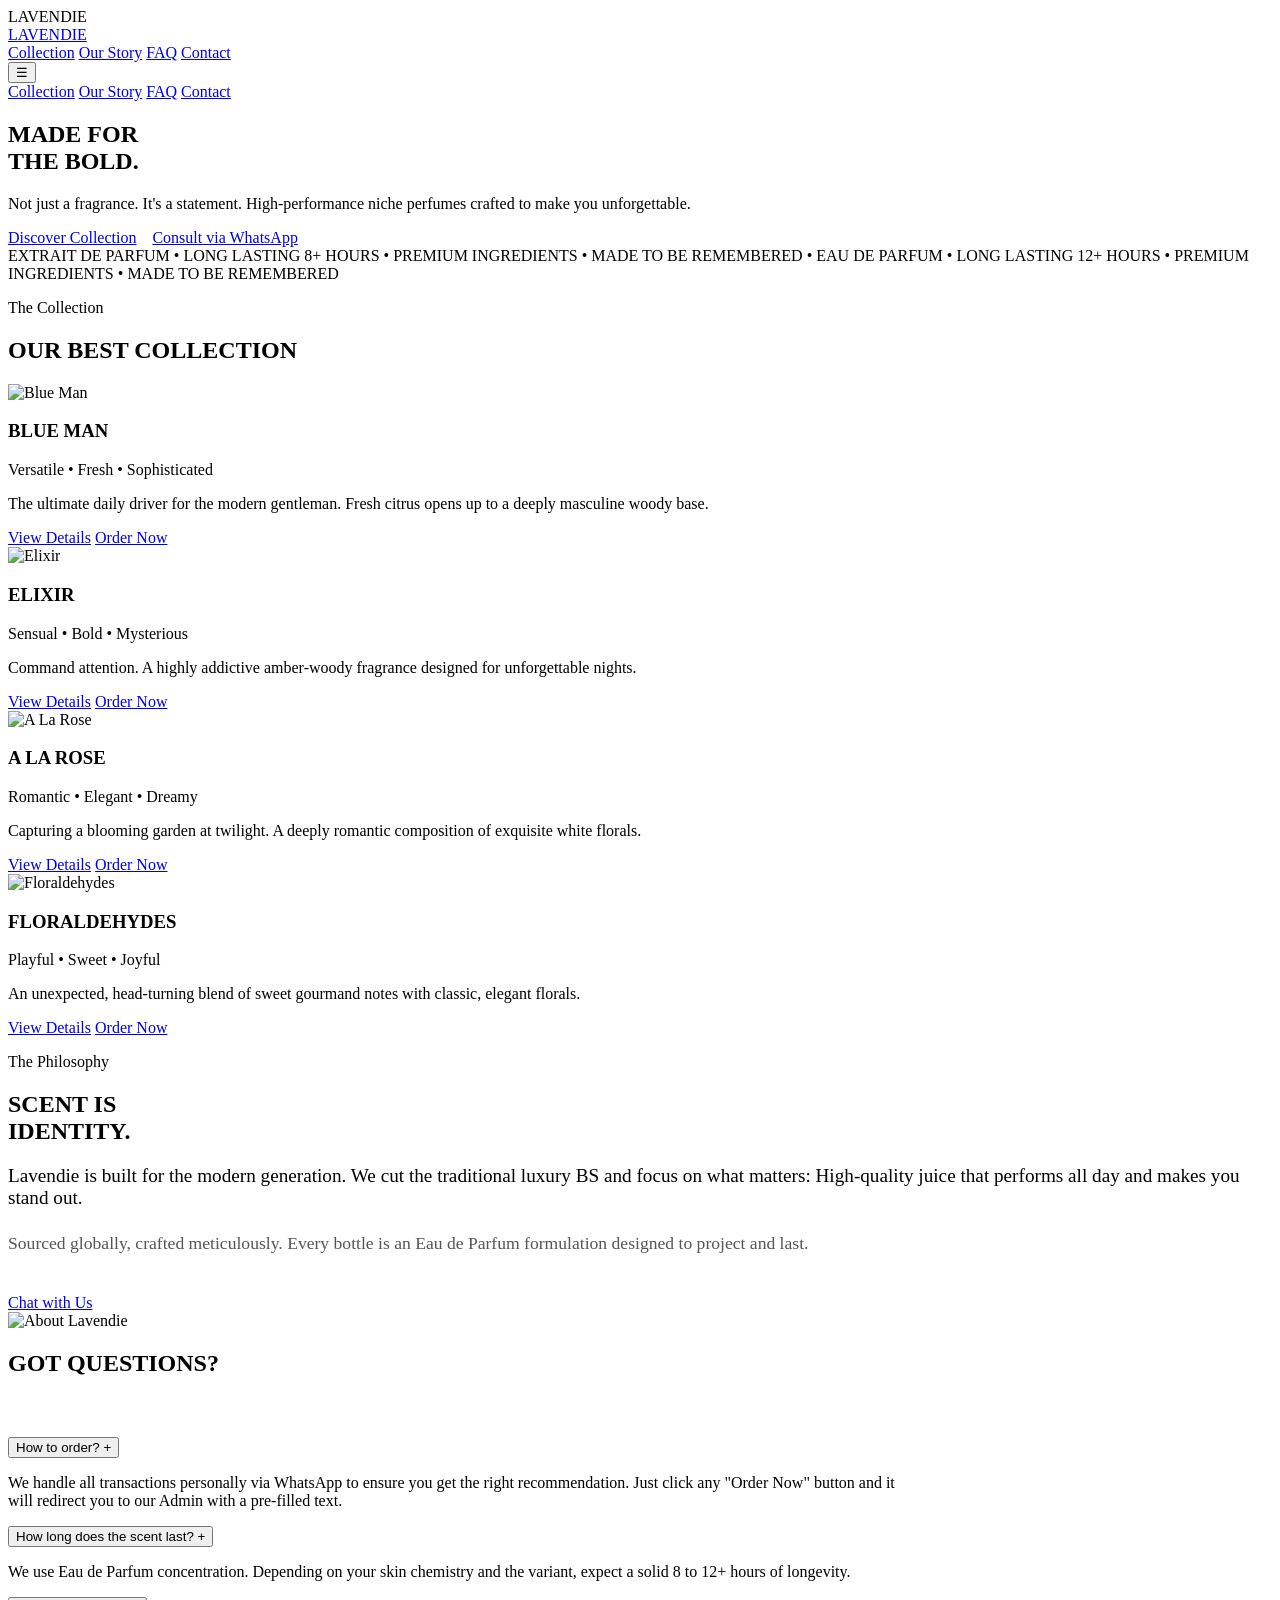
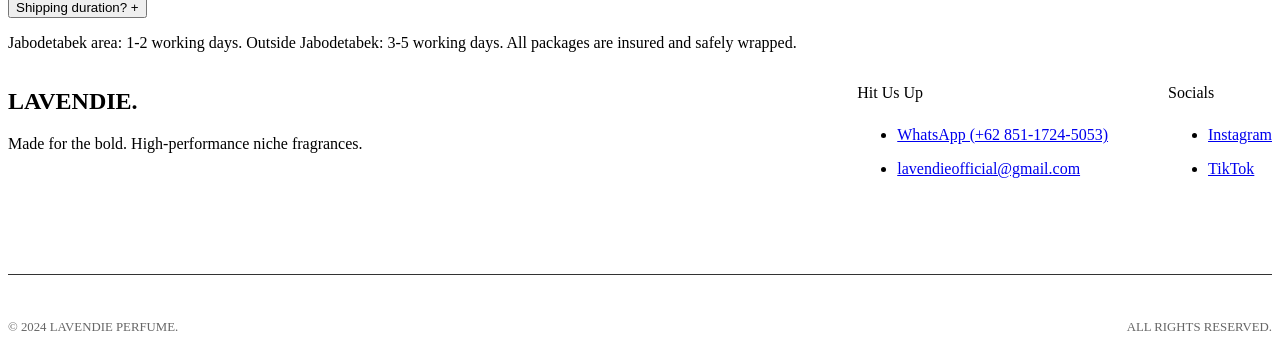
==== index.html @ 8f805f4f "Add files via upload" ====
<!doctype html>
<html lang="en">
  <head>
    <meta charset="UTF-8" />
    <meta name="viewport" content="width=device-width, initial-scale=1.0" />
    <title>LAVENDIE | Make Your Mark</title>
    <link rel="stylesheet" href="css/style.css" />
  </head>
  <body>
    <!-- PRELOADER -->
    <div class="preloader">
      <div class="preloader-logo">LAVENDIE</div>
    </div>

    <!-- NAVBAR -->
    <header>
      <div class="container nav-container">
        <a href="#home" class="logo">LAVENDIE</a>
        <nav class="nav-links">
          <a href="#collection">Collection</a>
          <a href="#about">Our Story</a>
          <a href="#faq">FAQ</a>
          <a href="#contact">Contact</a>
        </nav>
        <button class="hamburger">☰</button>
      </div>
    </header>

    <!-- MOBILE MENU -->
    <div class="mobile-menu">
      <a href="#collection">Collection</a>
      <a href="#about">Our Story</a>
      <a href="#faq">FAQ</a>
      <a href="#contact">Contact</a>
    </div>

    <!-- HERO SECTION -->
    <section id="home" class="hero">
      <div class="hero-bg"></div>
      <div class="container hero-content reveal">
        <h1 class="hero-title">MADE FOR<br />THE BOLD.</h1>
        <p class="hero-subtitle">
          Not just a fragrance. It's a statement. High-performance niche
          perfumes crafted to make you unforgettable.
        </p>
        <div style="display: flex; gap: 16px; flex-wrap: wrap">
          <a href="#collection" class="btn btn-solid">Discover Collection</a>
          <a
            href="https://wa.me/6285117245053?text=Halo%20Admin%20Lavendie%2C%20saya%20ingin%20berkonsultasi%20mengenai%20rekomendasi%20parfum%20terbaik%20dari%20Lavendie."
            target="_blank"
            class="btn btn-outline"
            >Consult via WhatsApp</a
          >
        </div>
      </div>
    </section>

    <!-- MARQUEE -->
    <div class="marquee-wrapper">
      <div class="marquee">
        <span>EXTRAIT DE PARFUM</span>
        <span>•</span>
        <span>LONG LASTING 8+ HOURS</span>
        <span>•</span>
        <span>PREMIUM INGREDIENTS</span>
        <span>•</span>
        <span>MADE TO BE REMEMBERED</span>
        <span>•</span>
        <span>EAU DE PARFUM</span>
        <span>•</span>
        <span>LONG LASTING 12+ HOURS</span>
        <span>•</span>
        <span>PREMIUM INGREDIENTS</span>
        <span>•</span>
        <span>MADE TO BE REMEMBERED</span>
      </div>
    </div>

    <!-- THE COLLECTION -->
    <section id="collection" class="section">
      <div class="container">
        <div class="reveal">
          <p class="uppercase-tracking text-rosegold mb-24">The Collection</p>
          <h2 class="section-title">OUR BEST COLLECTION</h2>
        </div>

        <div class="collection-grid">
          <!-- Blue Man -->
          <div class="product-card reveal">
            <img
              src="/img/blueman/blueman-img1.jpeg"
              alt="Blue Man"
              class="product-img"
            />
            <div class="product-info">
              <h3 class="product-title font-heading">BLUE MAN</h3>
              <p class="uppercase-tracking text-muted">
                Versatile • Fresh • Sophisticated
              </p>
              <p style="margin-top: 16px">
                The ultimate daily driver for the modern gentleman. Fresh citrus
                opens up to a deeply masculine woody base.
              </p>
              <div class="product-actions">
                <a href="blue-man.html" class="btn-card">View Details</a>
                <a
                  href="https://wa.me/6285117245053?text=Halo%20Admin%20Lavendie%2C%20saya%20tertarik%20dan%20ingin%20memesan%20parfum%20BLUE%20MAN.%20Apakah%20stoknya%20masih%20tersedia%3F"
                  target="_blank"
                  class="btn-card wa"
                  >Order Now</a
                >
              </div>
            </div>
          </div>

          <!-- Elixir -->
          <div class="product-card reveal" style="transition-delay: 0.1s">
            <img
              src="/img/elixir/elixir-img1.jpeg"
              alt="Elixir"
              class="product-img"
            />
            <div class="product-info">
              <h3 class="product-title font-heading">ELIXIR</h3>
              <p class="uppercase-tracking text-muted">
                Sensual • Bold • Mysterious
              </p>
              <p style="margin-top: 16px">
                Command attention. A highly addictive amber-woody fragrance
                designed for unforgettable nights.
              </p>
              <div class="product-actions">
                <a href="elixir.html" class="btn-card">View Details</a>
                <a
                  href="https://wa.me/6285117245053?text=Halo%20Admin%20Lavendie%2C%20saya%20tertarik%20dan%20ingin%20memesan%20parfum%20ELIXIR.%20Apakah%20stoknya%20masih%20tersedia%3F"
                  target="_blank"
                  class="btn-card wa"
                  >Order Now</a
                >
              </div>
            </div>
          </div>

          <!-- A La Rose -->
          <div class="product-card reveal">
            <img
              src="/img/alarose/alarose-img1.jpeg"
              alt="A La Rose"
              class="product-img"
            />
            <div class="product-info">
              <h3 class="product-title font-heading">A LA ROSE</h3>
              <p class="uppercase-tracking text-muted">
                Romantic • Elegant • Dreamy
              </p>
              <p style="margin-top: 16px">
                Capturing a blooming garden at twilight. A deeply romantic
                composition of exquisite white florals.
              </p>
              <div class="product-actions">
                <a href="a-la-rose.html" class="btn-card">View Details</a>
                <a
                  href="https://wa.me/6285117245053?text=Halo%20Admin%20Lavendie%2C%20saya%20tertarik%20dan%20ingin%20memesan%20parfum%20A%20LA%20ROSE.%20Apakah%20stoknya%20masih%20tersedia%3F"
                  target="_blank"
                  class="btn-card wa"
                  >Order Now</a
                >
              </div>
            </div>
          </div>

          <!-- Floraldehydes -->
          <div class="product-card reveal" style="transition-delay: 0.1s">
            <img
              src="/img/floraldehydes/floraldehydes-img1.jpeg"
              alt="Floraldehydes"
              class="product-img"
            />
            <div class="product-info">
              <h3 class="product-title font-heading">FLORALDEHYDES</h3>
              <p class="uppercase-tracking text-muted">
                Playful • Sweet • Joyful
              </p>
              <p style="margin-top: 16px">
                An unexpected, head-turning blend of sweet gourmand notes with
                classic, elegant florals.
              </p>
              <div class="product-actions">
                <a href="floraldehydes.html" class="btn-card">View Details</a>
                <a
                  href="https://wa.me/6285117245053?text=Halo%20Admin%20Lavendie%2C%20saya%20tertarik%20dan%20ingin%20memesan%20parfum%20FLORALDEHYDES.%20Apakah%20stoknya%20masih%20tersedia%3F"
                  target="_blank"
                  class="btn-card wa"
                  >Order Now</a
                >
              </div>
            </div>
          </div>
        </div>
      </div>
    </section>

    <!-- ABOUT SECTION -->
    <section id="about" class="section about-section">
      <div class="container about-grid">
        <div class="reveal">
          <p class="uppercase-tracking text-rosegold mb-24">The Philosophy</p>
          <h2 class="section-title text-dark">SCENT IS<br />IDENTITY.</h2>
          <p style="font-size: 1.2rem; margin-bottom: 24px; font-weight: 500">
            Lavendie is built for the modern generation. We cut the traditional
            luxury BS and focus on what matters: High-quality juice that
            performs all day and makes you stand out.
          </p>
          <p style="font-size: 1.1rem; color: #555; margin-bottom: 40px">
            Sourced globally, crafted meticulously. Every bottle is an Eau de
            Parfum formulation designed to project and last.
          </p>
          <a
            href="https://wa.me/6285117245053?text=Halo%20Admin%20Lavendie%2C%20saya%20ingin%20berkonsultasi%20mengenai%20rekomendasi%20parfum%20terbaik%20dari%20Lavendie."
            target="_blank"
            class="btn btn-dark"
            >Chat with Us</a
          >
        </div>
        <div class="reveal" style="transition-delay: 0.2s">
          <img
            src="/img/about-img.jpeg"
            alt="About Lavendie"
            class="about-img"
          />
        </div>
      </div>
    </section>

    <!-- FAQ SECTION -->
    <section id="faq" class="section" style="background: var(--bg-light)">
      <div class="container" style="max-width: 900px">
        <div class="reveal text-center" style="margin-bottom: 60px">
          <h2 class="section-title">GOT QUESTIONS?</h2>
        </div>

        <div class="faq-item reveal">
          <button class="faq-question">
            How to order?
            <span>+</span>
          </button>
          <div class="faq-answer">
            <p class="text-muted">
              We handle all transactions personally via WhatsApp to ensure you
              get the right recommendation. Just click any "Order Now" button
              and it will redirect you to our Admin with a pre-filled text.
            </p>
          </div>
        </div>

        <div class="faq-item reveal">
          <button class="faq-question">
            How long does the scent last?
            <span>+</span>
          </button>
          <div class="faq-answer">
            <p class="text-muted">
              We use Eau de Parfum concentration. Depending on your skin
              chemistry and the variant, expect a solid 8 to 12+ hours of
              longevity.
            </p>
          </div>
        </div>

        <div class="faq-item reveal">
          <button class="faq-question">
            Shipping duration?
            <span>+</span>
          </button>
          <div class="faq-answer">
            <p class="text-muted">
              Jabodetabek area: 1-2 working days. Outside Jabodetabek: 3-5
              working days. All packages are insured and safely wrapped.
            </p>
          </div>
        </div>
      </div>
    </section>

    <!-- FOOTER / CONTACT -->
    <footer id="contact">
      <div class="container">
        <div
          style="
            display: flex;
            flex-wrap: wrap;
            justify-content: space-between;
            gap: 40px;
            margin-bottom: 80px;
          "
        >
          <div style="max-width: 400px">
            <h2 class="footer-title">LAVENDIE.</h2>
            <p class="text-muted">
              Made for the bold. High-performance niche fragrances.
            </p>
          </div>

          <div style="display: flex; gap: 60px">
            <div>
              <p
                class="uppercase-tracking text-rosegold"
                style="margin-bottom: 24px"
              >
                Hit Us Up
              </p>
              <ul style="display: flex; flex-direction: column; gap: 16px">
                <li>
                  <a
                    href="https://wa.me/6285117245053"
                    target="_blank"
                    class="text-muted hover:text-main"
                    >WhatsApp (+62 851-1724-5053)</a
                  >
                </li>
                <li>
                  <a
                    href="mailto:lavendieofficial@gmail.com"
                    class="text-muted hover:text-main"
                    >lavendieofficial@gmail.com</a
                  >
                </li>
              </ul>
            </div>
            <div>
              <p
                class="uppercase-tracking text-rosegold"
                style="margin-bottom: 24px"
              >
                Socials
              </p>
              <ul style="display: flex; flex-direction: column; gap: 16px">
                <li>
                  <a
                    href="https://www.instagram.com/scentbylavendie?igsh=MWxjamVxYXF4NDgyNA=="
                    class="text-muted hover:text-main"
                    >Instagram</a
                  >
                </li>
                <li>
                  <a
                    href="https://www.tiktok.com/@scentbylavendie?_r=1&_t=ZS-96ki1cU1qj7"
                    class="text-muted hover:text-main"
                    >TikTok</a
                  >
                </li>
              </ul>
            </div>
          </div>
        </div>

        <div
          style="
            border-top: 1px solid #333;
            padding-top: 32px;
            display: flex;
            justify-content: space-between;
            font-size: 0.8rem;
            color: #666;
          "
        >
          <p>&copy; <span id="current-year">2024</span> LAVENDIE PERFUME.</p>
          <p>ALL RIGHTS RESERVED.</p>
        </div>
      </div>
    </footer>

    <!-- WHATSAPP FLOATING BTN -->
    <a
      href="https://wa.me/6285117245053?text=Halo%20Admin%20Lavendie%2C%20saya%20butuh%20rekomendasi%20parfum%20yang%20cocok%20untuk%20saya.%20Bisa%20bantu%20konsultasi%3F"
      class="wa-float"
      target="_blank"
      style="
        position: fixed;
        bottom: 30px;
        right: 30px;
        background: var(--whatsapp);
        color: white;
        width: 60px;
        height: 60px;
        border-radius: 50%;
        display: flex;
        justify-content: center;
        align-items: center;
        z-index: 100;
      "
    >
      <svg
        xmlns="http://www.w3.org/2000/svg"
        width="28"
        height="28"
        viewBox="0 0 24 24"
        fill="none"
        stroke="currentColor"
        stroke-width="2"
        stroke-linecap="round"
        stroke-linejoin="round"
      >
        <path
          d="M22 16.92v3a2 2 0 0 1-2.18 2 19.79 19.79 0 0 1-8.63-3.07 19.5 19.5 0 0 1-6-6 19.79 19.79 0 0 1-3.07-8.67A2 2 0 0 1 4.11 2h3a2 2 0 0 1 2 1.72 12.84 12.84 0 0 0 .7 2.81 2 2 0 0 1-.45 2.11L8.09 9.91a16 16 0 0 0 6 6l1.27-1.27a2 2 0 0 1 2.11-.45 12.84 12.84 0 0 0 2.81.7A2 2 0 0 1 22 16.92z"
        ></path>
      </svg>
    </a>

    <script src="js/script.js"></script>
  </body>
</html>
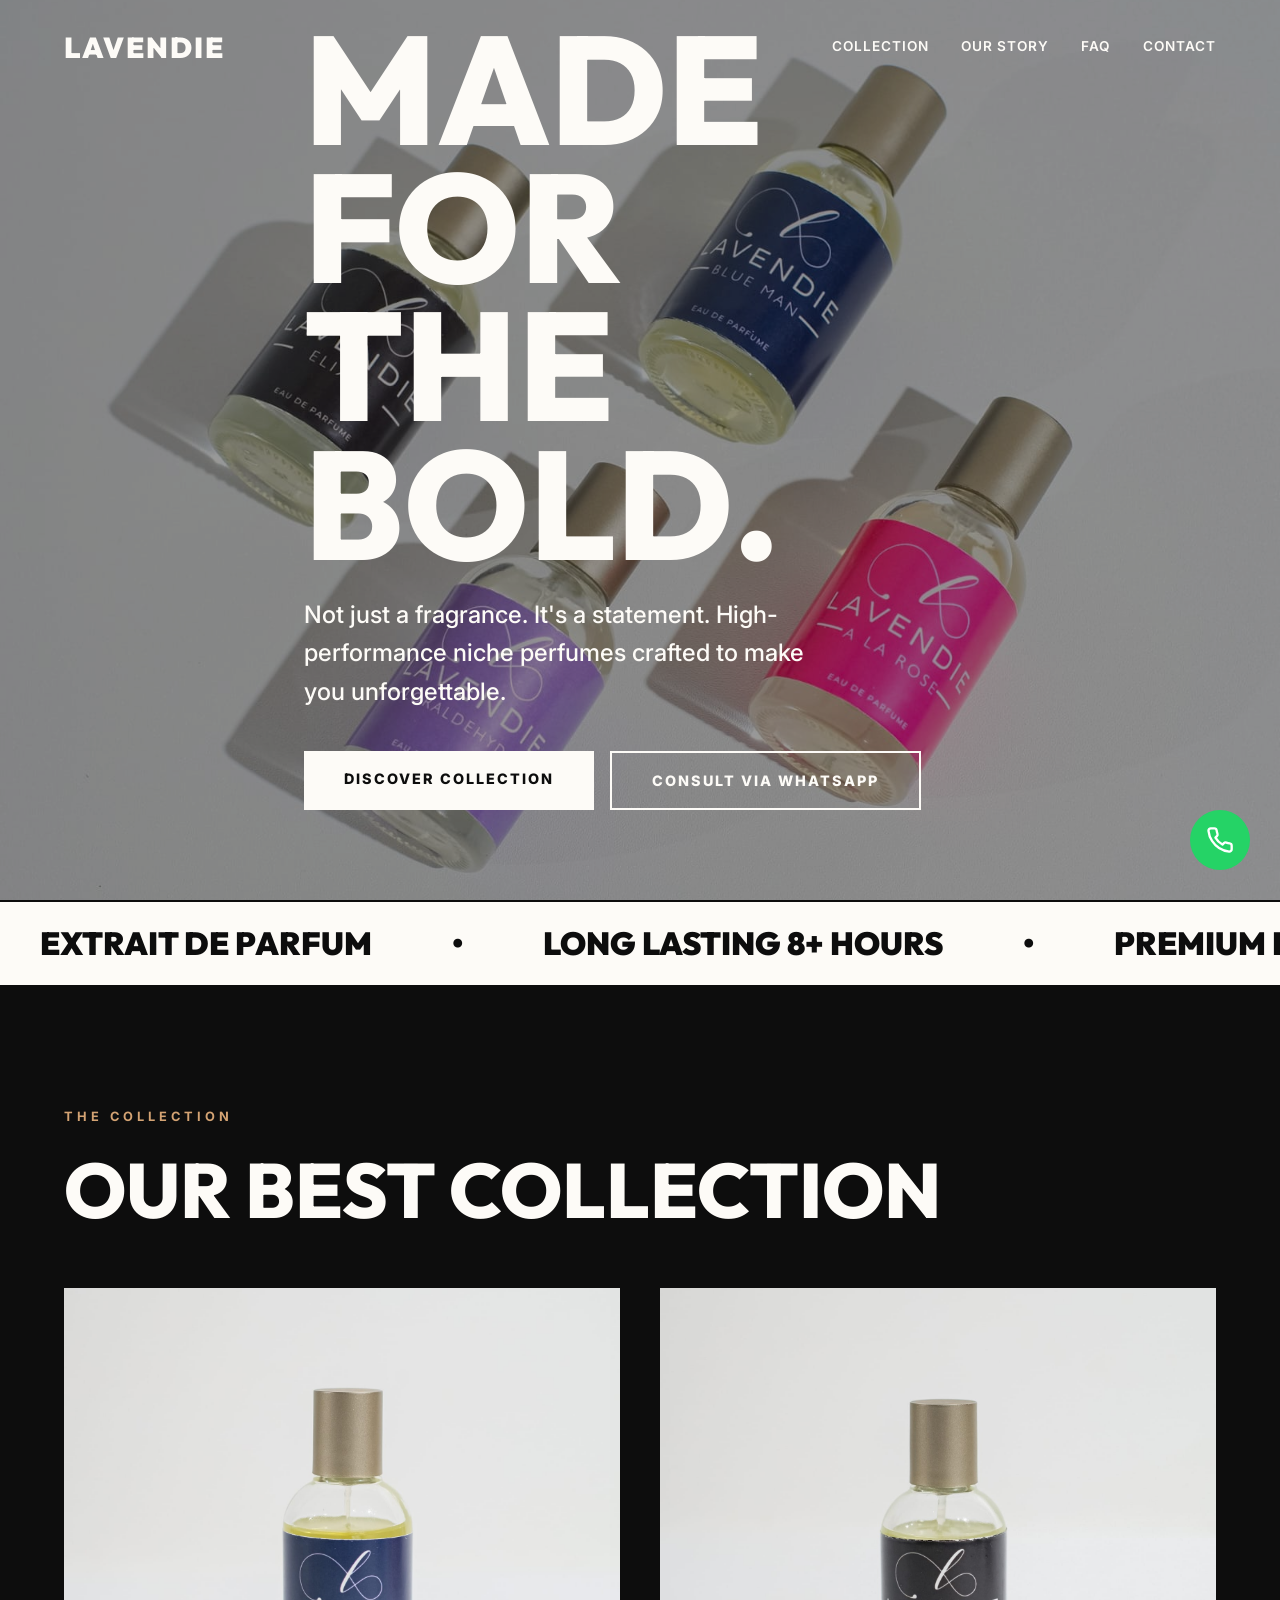
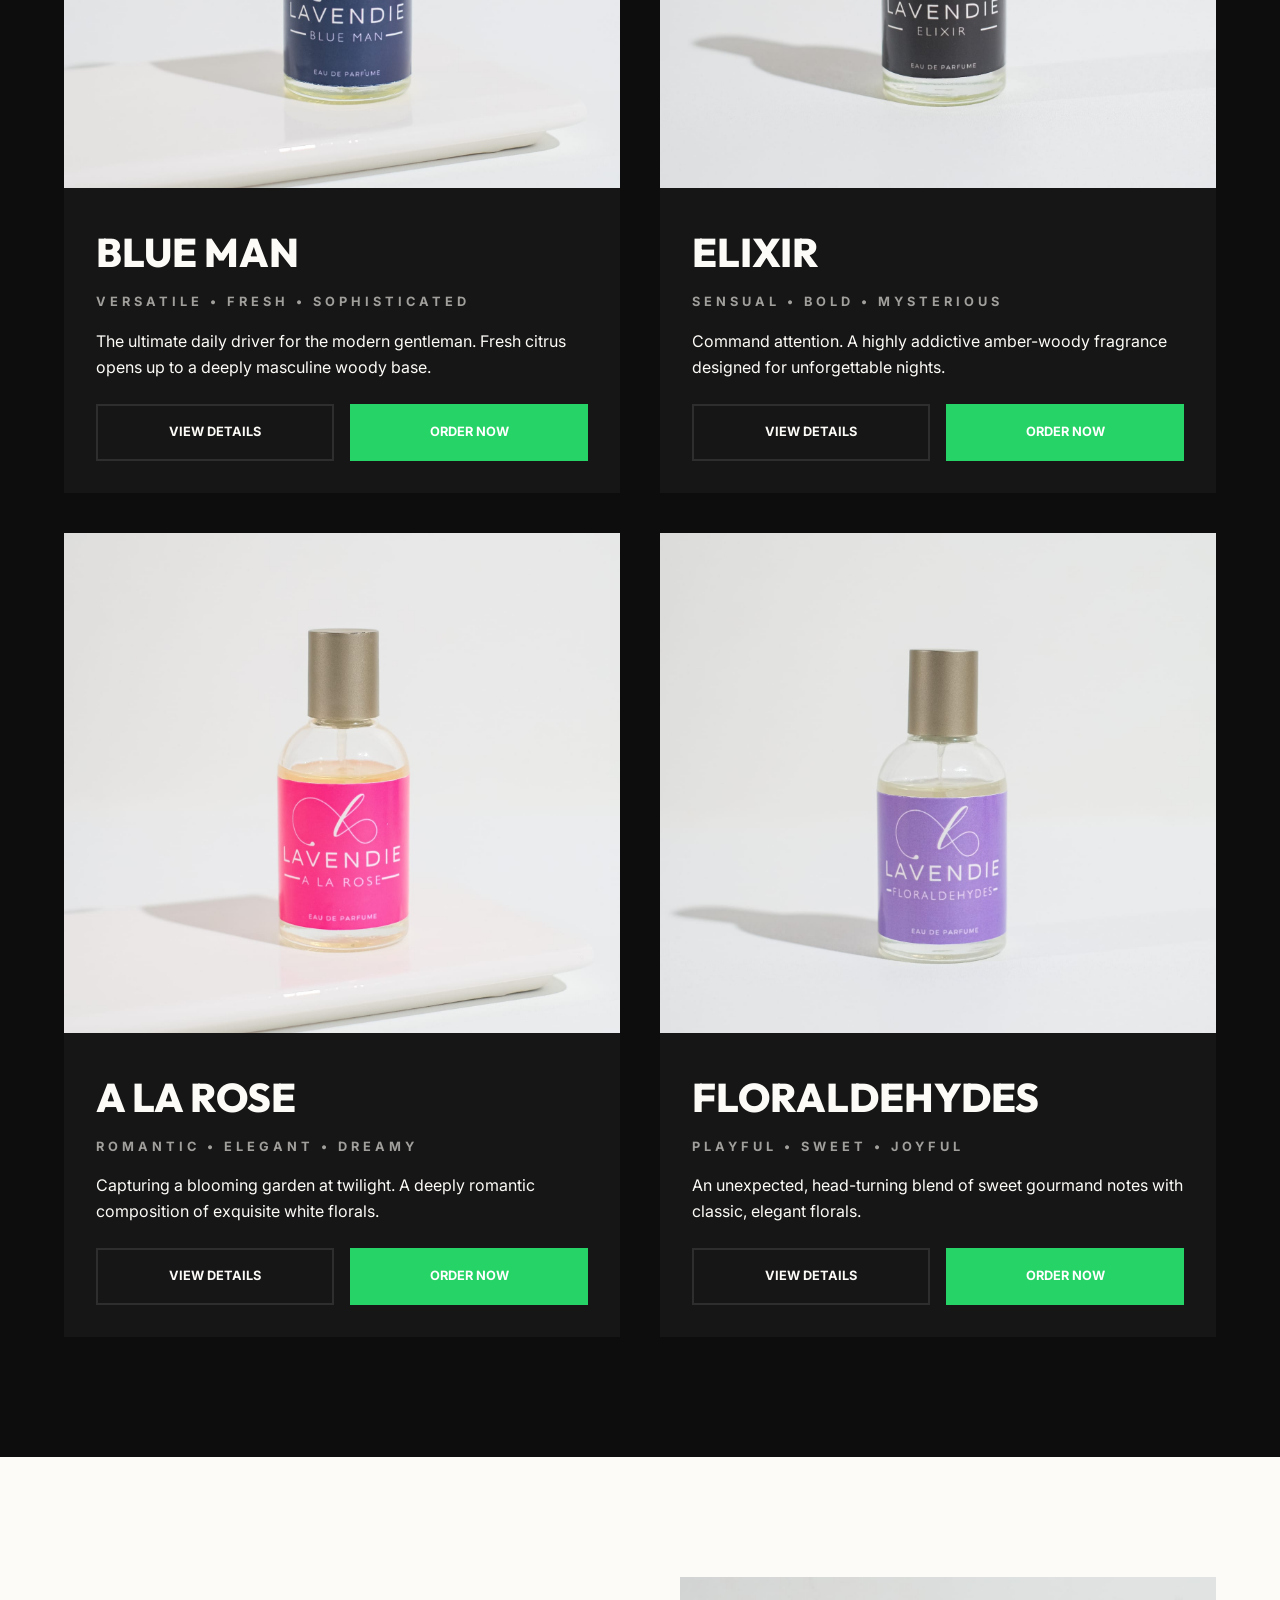
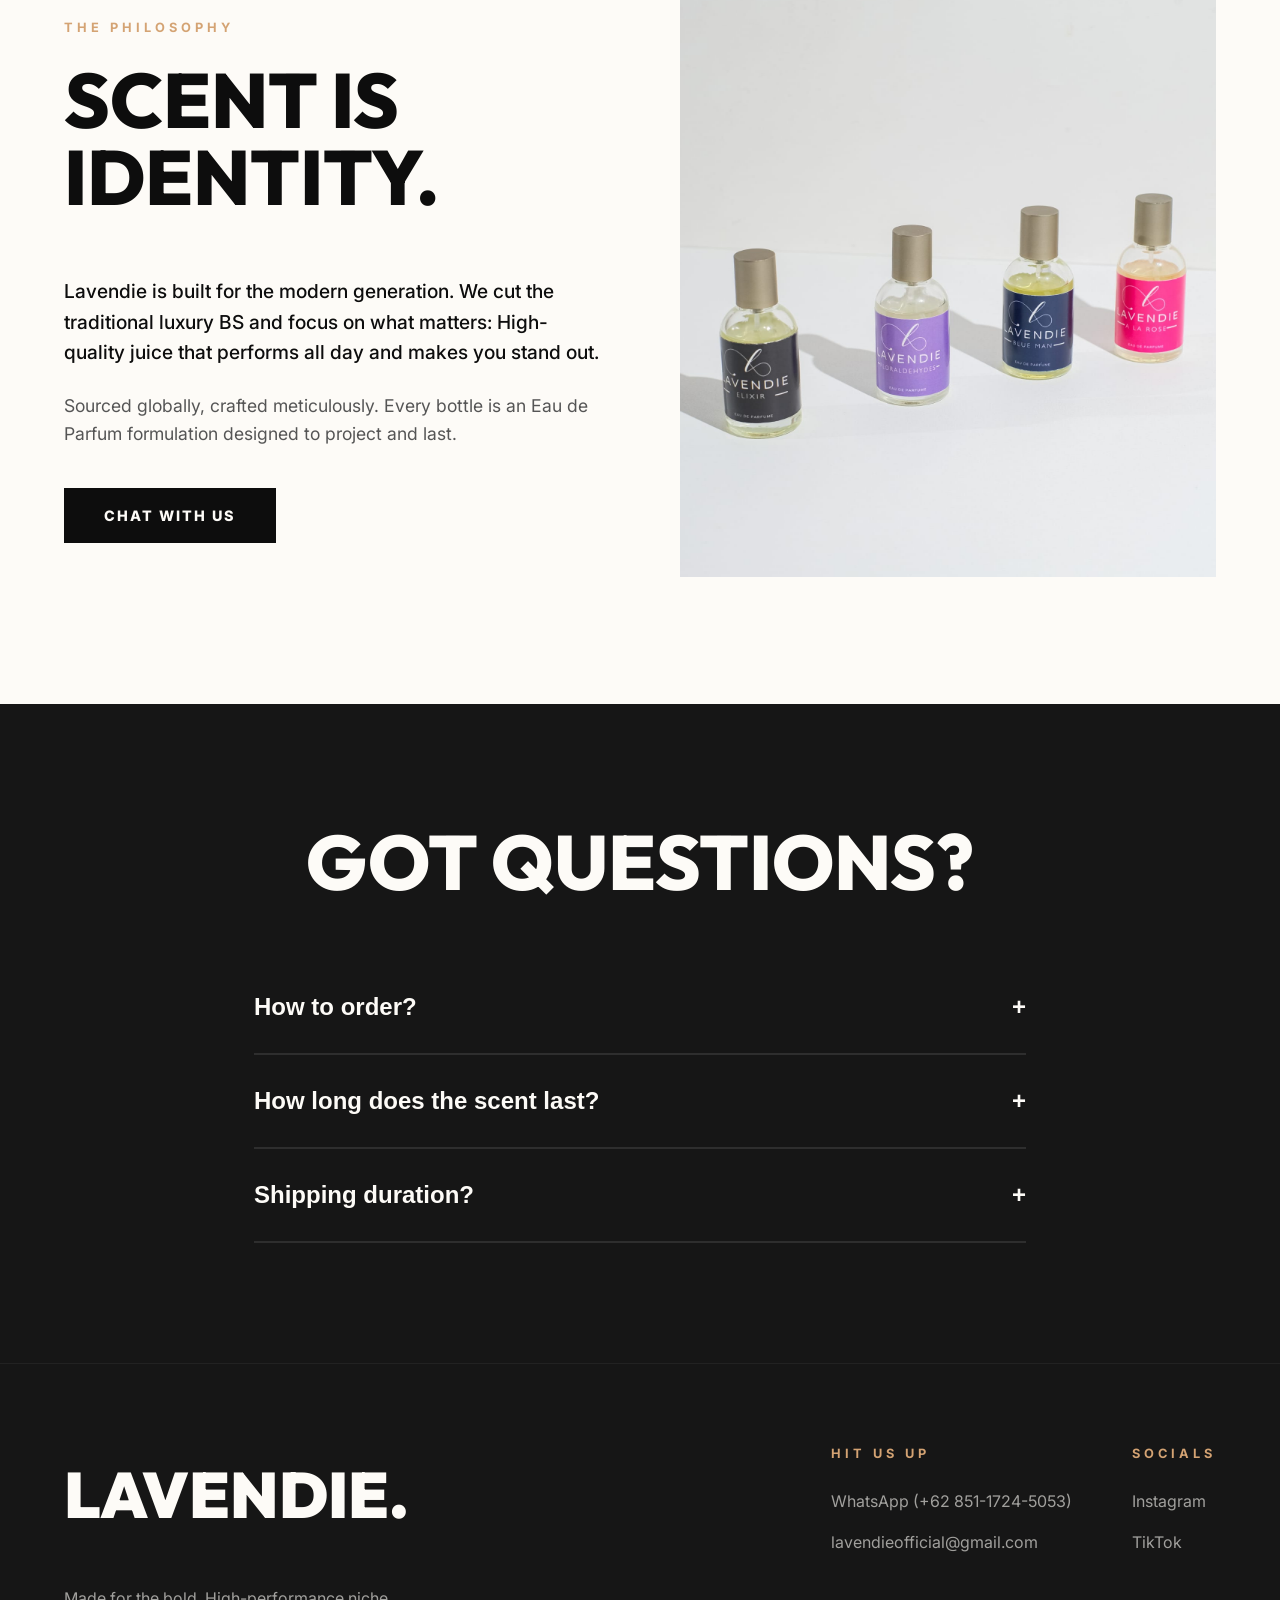
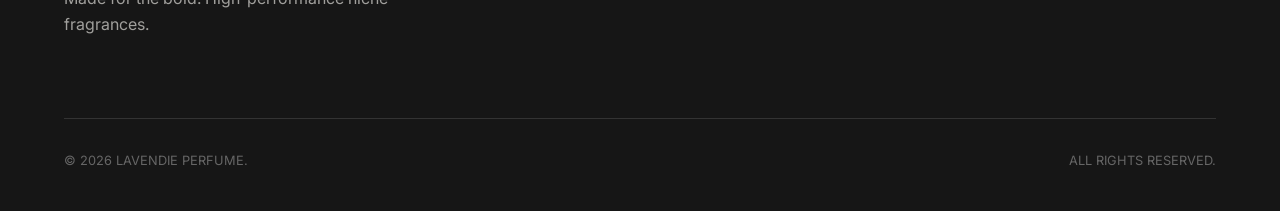
==== commit 5ff7abf0: "Update index.html" ====
--- a/index.html
+++ b/index.html
@@ -88,7 +88,7 @@
           <!-- Blue Man -->
           <div class="product-card reveal">
             <img
-              src="/img/blueman/blueman-img1.jpeg"
+              src="img/blueman/blueman-img1.jpeg"
               alt="Blue Man"
               class="product-img"
             />
@@ -116,7 +116,7 @@
           <!-- Elixir -->
           <div class="product-card reveal" style="transition-delay: 0.1s">
             <img
-              src="/img/elixir/elixir-img1.jpeg"
+              src="img/elixir/elixir-img1.jpeg"
               alt="Elixir"
               class="product-img"
             />
@@ -144,7 +144,7 @@
           <!-- A La Rose -->
           <div class="product-card reveal">
             <img
-              src="/img/alarose/alarose-img1.jpeg"
+              src="img/alarose/alarose-img1.jpeg"
               alt="A La Rose"
               class="product-img"
             />
@@ -172,7 +172,7 @@
           <!-- Floraldehydes -->
           <div class="product-card reveal" style="transition-delay: 0.1s">
             <img
-              src="/img/floraldehydes/floraldehydes-img1.jpeg"
+              src="img/floraldehydes/floraldehydes-img1.jpeg"
               alt="Floraldehydes"
               class="product-img"
             />
@@ -224,7 +224,7 @@
         </div>
         <div class="reveal" style="transition-delay: 0.2s">
           <img
-            src="/img/about-img.jpeg"
+            src="img/about-img.jpeg"
             alt="About Lavendie"
             class="about-img"
           />
--- a/css/style.css
+++ b/css/style.css
@@ -0,0 +1,640 @@
+@import url("https://fonts.googleapis.com/css2?family=Inter:wght@400;500;700;900&family=Outfit:wght@400;600;800;900&display=swap");
+
+/* CSS VARIABLES */
+:root {
+  --bg-color: #0d0d0d;
+  --bg-light: #161616;
+  --bg-cream: #fdfbf7;
+  --text-main: #fdfbf7;
+  --text-dark: #0d0d0d;
+  --text-muted: rgba(253, 251, 247, 0.6);
+  --text-muted-dark: rgba(13, 13, 13, 0.6);
+  --accent-rosegold: #d4a373;
+  --border-color: rgba(253, 251, 247, 0.1);
+  --whatsapp: #25d366;
+
+  --font-body: "Inter", sans-serif;
+  --font-heading: "Outfit", sans-serif;
+}
+
+/* RESET & BASE STYLES */
+* {
+  margin: 0;
+  padding: 0;
+  box-sizing: border-box;
+}
+html {
+  scroll-behavior: smooth;
+  scroll-padding-top: 80px;
+}
+body {
+  background-color: var(--bg-color);
+  color: var(--text-main);
+  font-family: var(--font-body);
+  line-height: 1.6;
+  overflow-x: hidden;
+}
+
+/* SCROLLBAR */
+::-webkit-scrollbar {
+  width: 8px;
+}
+::-webkit-scrollbar-track {
+  background: var(--bg-color);
+}
+::-webkit-scrollbar-thumb {
+  background: #333;
+}
+::-webkit-scrollbar-thumb:hover {
+  background: var(--accent-rosegold);
+}
+
+::selection {
+  background: var(--text-main);
+  color: var(--bg-color);
+}
+a {
+  text-decoration: none;
+  color: inherit;
+  transition: all 0.3s ease;
+}
+ul {
+  list-style: none;
+}
+
+.container {
+  max-width: 1300px;
+  margin: 0 auto;
+  padding: 0 5%;
+}
+
+/* TYPOGRAPHY */
+h1,
+h2,
+h3,
+h4,
+.font-heading {
+  font-family: var(--font-heading);
+  font-weight: 800;
+  text-transform: uppercase;
+}
+.text-rosegold {
+  color: var(--accent-rosegold);
+}
+.text-muted {
+  color: var(--text-muted);
+}
+.text-center {
+  text-align: center;
+}
+.mb-24 {
+  margin-bottom: 24px;
+}
+.uppercase-tracking {
+  text-transform: uppercase;
+  letter-spacing: 4px;
+  font-size: 0.8rem;
+  font-weight: 700;
+}
+
+/* PRELOADER */
+.preloader {
+  position: fixed;
+  top: 0;
+  left: 0;
+  width: 100%;
+  height: 100%;
+  background: var(--bg-color);
+  z-index: 9999;
+  display: flex;
+  justify-content: center;
+  align-items: center;
+  transition:
+    opacity 0.8s ease-in-out,
+    visibility 0.8s;
+}
+.preloader.hidden {
+  opacity: 0;
+  visibility: hidden;
+}
+.preloader-logo {
+  font-family: var(--font-heading);
+  font-size: 3rem;
+  font-weight: 900;
+  letter-spacing: 5px;
+  color: var(--text-main);
+  animation: pulseLogo 1.5s infinite;
+}
+@keyframes pulseLogo {
+  0%,
+  100% {
+    opacity: 0.5;
+    transform: scale(0.98);
+  }
+  50% {
+    opacity: 1;
+    transform: scale(1);
+  }
+}
+
+/* NAVBAR */
+header {
+  position: fixed;
+  top: 0;
+  width: 100%;
+  z-index: 1000;
+  padding: 24px 0;
+  transition: all 0.3s ease;
+  background: transparent;
+}
+header.scrolled {
+  background: rgba(13, 13, 13, 0.95);
+  backdrop-filter: blur(10px);
+  padding: 16px 0;
+  border-bottom: 1px solid var(--border-color);
+}
+.nav-container {
+  display: flex;
+  justify-content: space-between;
+  align-items: center;
+}
+.logo {
+  font-family: var(--font-heading);
+  font-size: 1.8rem;
+  font-weight: 900;
+  letter-spacing: 2px;
+}
+.nav-links {
+  display: flex;
+  gap: 32px;
+}
+.nav-links a {
+  font-size: 0.85rem;
+  font-weight: 600;
+  text-transform: uppercase;
+  letter-spacing: 1px;
+}
+.nav-links a:hover {
+  color: var(--accent-rosegold);
+}
+
+/* MOBILE MENU */
+.hamburger {
+  display: none;
+  cursor: pointer;
+  background: none;
+  border: none;
+  color: var(--text-main);
+  font-size: 2rem;
+  z-index: 1001;
+}
+.mobile-menu {
+  position: fixed;
+  top: 0;
+  left: 0;
+  width: 100%;
+  height: 100vh;
+  background: var(--bg-color);
+  display: flex;
+  flex-direction: column;
+  justify-content: center;
+  align-items: center;
+  gap: 40px;
+  transform: translateY(-100%);
+  transition: transform 0.5s ease-in-out;
+  z-index: 1000;
+}
+.mobile-menu.active {
+  transform: translateY(0);
+}
+.mobile-menu a {
+  font-family: var(--font-heading);
+  font-size: 2.5rem;
+  font-weight: 800;
+  text-transform: uppercase;
+}
+@media (max-width: 900px) {
+  .nav-links {
+    display: none;
+  }
+  .hamburger {
+    display: block;
+  }
+}
+
+/* BUTTONS */
+.btn {
+  display: inline-block;
+  padding: 16px 40px;
+  text-transform: uppercase;
+  font-weight: 800;
+  font-size: 0.9rem;
+  letter-spacing: 2px;
+  cursor: pointer;
+  border: none;
+  transition: all 0.3s;
+}
+.btn-solid {
+  background: var(--text-main);
+  color: var(--bg-color);
+}
+.btn-solid:hover {
+  background: var(--accent-rosegold);
+  color: var(--bg-color);
+  transform: translateY(-3px);
+}
+.btn-outline {
+  border: 2px solid var(--text-main);
+  color: var(--text-main);
+  background: transparent;
+}
+.btn-outline:hover {
+  background: var(--text-main);
+  color: var(--bg-color);
+}
+.btn-dark {
+  background: var(--bg-color);
+  color: var(--text-main);
+}
+.btn-dark:hover {
+  background: #333;
+}
+.btn-wa-full {
+  display: block;
+  width: 100%;
+  text-align: center;
+  background: var(--whatsapp);
+  color: #fff;
+  padding: 20px;
+  border-radius: 4px;
+}
+.btn-wa-full:hover {
+  background: #1ebe57;
+  transform: translateY(-3px);
+}
+
+/* HERO SECTION */
+.hero {
+  height: 100vh;
+  position: relative;
+  display: flex;
+  align-items: flex-end;
+  padding-bottom: 10vh;
+}
+.hero-bg {
+  position: absolute;
+  top: 0;
+  left: 0;
+  width: 100%;
+  height: 100%;
+  background-image: url("/img/collection.jpeg");
+  background-size: cover;
+  background-position: center;
+  z-index: 0;
+  filter: brightness(0.6);
+}
+.hero-content {
+  position: relative;
+  z-index: 1;
+  max-width: 800px;
+}
+.hero-title {
+  font-size: clamp(4rem, 12vw, 10rem);
+  line-height: 0.9;
+  margin-bottom: 24px;
+}
+.hero-subtitle {
+  font-size: clamp(1.2rem, 3vw, 1.5rem);
+  font-weight: 500;
+  margin-bottom: 40px;
+  max-width: 500px;
+}
+
+/* MARQUEE */
+.marquee-wrapper {
+  background: var(--text-main);
+  color: var(--bg-color);
+  padding: 16px 0;
+  overflow: hidden;
+  white-space: nowrap;
+  display: flex;
+  border-top: 2px solid var(--bg-color);
+  border-bottom: 2px solid var(--bg-color);
+}
+.marquee {
+  display: flex;
+  animation: scroll-left 15s linear infinite;
+}
+.marquee span {
+  font-family: var(--font-heading);
+  font-size: 2rem;
+  font-weight: 900;
+  text-transform: uppercase;
+  padding: 0 40px;
+}
+@keyframes scroll-left {
+  0% {
+    transform: translateX(0);
+  }
+  100% {
+    transform: translateX(-50%);
+  }
+}
+
+/* SECTION GLOBAL */
+.section {
+  padding: 120px 0;
+}
+.section-title {
+  font-size: clamp(3rem, 6vw, 5rem);
+  margin-bottom: 60px;
+  line-height: 1;
+}
+
+/* THE COLLECTION (GRID) */
+.collection-grid {
+  display: grid;
+  grid-template-columns: repeat(2, minmax(0, 1fr));
+  gap: 40px;
+}
+@media (max-width: 900px) {
+  .collection-grid {
+    grid-template-columns: 1fr;
+  }
+}
+.product-card {
+  background: var(--bg-light);
+  display: flex;
+  flex-direction: column;
+  transition: transform 0.3s;
+}
+.product-card:hover {
+  transform: translateY(-10px);
+}
+.product-img {
+  width: 100%;
+  height: 500px;
+  object-fit: cover;
+}
+@media (max-width: 768px) {
+  .product-img {
+    height: 350px;
+  }
+}
+.product-info {
+  padding: 32px;
+  display: flex;
+  flex-direction: column;
+  flex-grow: 1;
+}
+.product-title {
+  font-size: 2.5rem;
+  margin-bottom: 8px;
+}
+.product-actions {
+  display: grid;
+  grid-template-columns: 1fr 1fr;
+  gap: 16px;
+  margin-top: auto;
+  padding-top: 24px;
+}
+.btn-card {
+  padding: 16px 0;
+  text-align: center;
+  font-weight: 700;
+  text-transform: uppercase;
+  font-size: 0.8rem;
+  border: 2px solid var(--border-color);
+  color: var(--text-main);
+  transition: 0.3s;
+}
+.btn-card:hover {
+  background: var(--text-main);
+  color: var(--bg-color);
+  border-color: var(--text-main);
+}
+.btn-card.wa {
+  background: var(--whatsapp);
+  border-color: var(--whatsapp);
+  color: #fff;
+}
+.btn-card.wa:hover {
+  background: #1ebe57;
+  border-color: #1ebe57;
+}
+
+/* ABOUT SECTION */
+.about-section {
+  background: var(--bg-cream);
+  color: var(--text-dark);
+}
+.about-grid {
+  display: grid;
+  grid-template-columns: 1fr 1fr;
+  gap: 80px;
+  align-items: center;
+}
+@media (max-width: 900px) {
+  .about-grid {
+    grid-template-columns: 1fr;
+    gap: 40px;
+  }
+}
+.about-img {
+  width: 100%;
+  height: 600px;
+  object-fit: cover;
+}
+@media (max-width: 900px) {
+  .about-img {
+    height: 400px;
+  }
+}
+
+/* FAQ ACCORDION */
+.faq-item {
+  border-bottom: 2px solid var(--border-color);
+}
+.faq-question {
+  width: 100%;
+  padding: 32px 0;
+  background: none;
+  border: none;
+  color: var(--text-main);
+  text-align: left;
+  font-size: 1.5rem;
+  font-weight: 700;
+  cursor: pointer;
+  display: flex;
+  justify-content: space-between;
+  align-items: center;
+}
+.faq-answer {
+  max-height: 0;
+  overflow: hidden;
+  transition: max-height 0.4s ease;
+}
+.faq-item.open .faq-answer {
+  max-height: 300px;
+  padding-bottom: 32px;
+}
+.faq-item.open .faq-question {
+  color: var(--accent-rosegold);
+}
+
+/* FOOTER */
+footer {
+  background: var(--bg-light);
+  padding: 80px 0 40px;
+  border-top: 1px solid #222;
+}
+.footer-title {
+  font-size: 4rem;
+  font-family: var(--font-heading);
+  font-weight: 900;
+  margin-bottom: 40px;
+}
+
+/* REVEAL ANIMATION */
+.reveal {
+  opacity: 0;
+  transform: translateY(40px);
+  transition: all 0.8s ease;
+}
+.reveal.active {
+  opacity: 1;
+  transform: translateY(0);
+}
+
+/* PRODUCT DETAIL PAGES */
+.product-detail-hero {
+  display: grid;
+  grid-template-columns: repeat(2, minmax(0, 1fr));
+  gap: 60px;
+  align-items: center;
+  min-height: 100vh;
+  padding-top: 100px; /* offset for header */
+}
+@media (max-width: 900px) {
+  .product-detail-hero {
+    grid-template-columns: 1fr;
+    gap: 40px;
+  }
+}
+
+.pd-image-wrapper {
+  height: 80vh;
+  position: sticky;
+  top: 100px;
+  border-radius: 4px;
+  overflow: hidden;
+}
+@media (max-width: 900px) {
+  .pd-image-wrapper {
+    height: 60vh;
+    position: relative;
+    top: 0;
+  }
+}
+.pd-image-wrapper img {
+  width: 100%;
+  height: 100%;
+  object-fit: cover;
+}
+
+.pd-content {
+  padding: 40px 0;
+  display: flex;
+  flex-direction: column;
+  justify-content: center;
+}
+.pd-title {
+  font-size: clamp(3.5rem, 6vw, 6rem);
+  line-height: 1;
+  margin-bottom: 24px;
+  letter-spacing: 2px;
+}
+.pd-desc {
+  font-size: 1.1rem;
+  line-height: 1.8;
+  color: var(--text-muted);
+  margin-bottom: 40px;
+}
+.pd-specs {
+  display: grid;
+  grid-template-columns: 1fr 1fr;
+  gap: 32px;
+  margin: 0 0 40px 0;
+  padding: 40px 0;
+  border-top: 2px solid var(--border-color);
+  border-bottom: 2px solid var(--border-color);
+}
+.spec-title {
+  margin-bottom: 8px;
+}
+.spec-value {
+  font-size: 1.1rem;
+  font-weight: 500;
+}
+
+/* Notes Section */
+.pd-notes {
+  margin-top: 120px;
+  text-align: center;
+}
+.notes-container {
+  max-width: 1100px;
+  margin: 60px auto 40px;
+  display: grid;
+  grid-template-columns: repeat(3, 1fr);
+  gap: 32px;
+}
+@media (max-width: 768px) {
+  .notes-container {
+    grid-template-columns: 1fr;
+    gap: 24px;
+  }
+}
+.note-box {
+  background: var(--bg-light);
+  padding: 40px 24px;
+  border-top: 4px solid var(--accent-rosegold);
+  border-radius: 4px;
+  transition: transform 0.3s;
+}
+.note-box:hover {
+  transform: translateY(-10px);
+}
+.note-box-title {
+  font-size: 1.5rem;
+  letter-spacing: 2px;
+  line-height: 1.4;
+}
+
+/* Product Gallery */
+.product-gallery {
+  margin: 120px 0;
+}
+.gallery-grid {
+  display: grid;
+  grid-template-columns: repeat(3, 1fr);
+  gap: 24px;
+}
+@media (max-width: 768px) {
+  .gallery-grid {
+    grid-template-columns: 1fr;
+  }
+}
+.gallery-wrap {
+  overflow: hidden;
+  border-radius: 4px;
+}
+.gallery-wrap img {
+  width: 100%;
+  height: 500px;
+  object-fit: cover;
+  transition: transform 0.8s ease;
+}
+.gallery-wrap:hover img {
+  transform: scale(1.05);
+}
